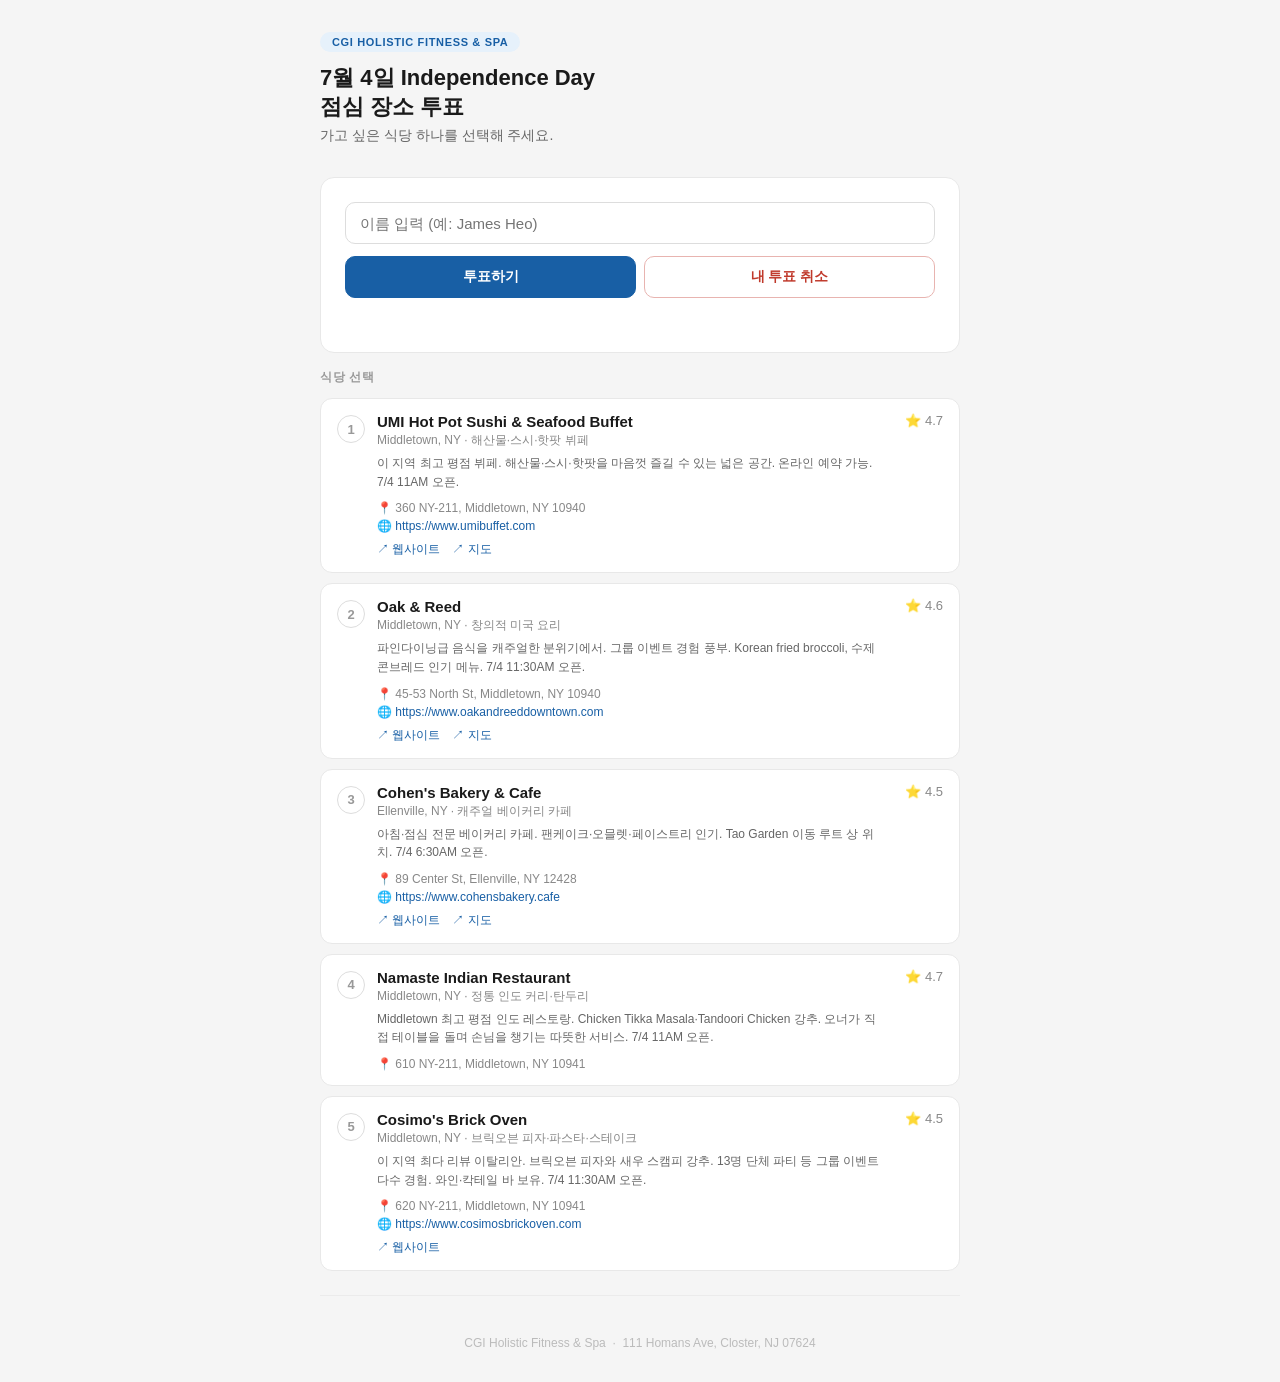
==== index.html @ 9b157db8 "Rename july4_vote_live.html to index.html" ====
<!DOCTYPE html>
<html lang="ko">
<head>
<meta charset="UTF-8">
<meta name="viewport" content="width=device-width, initial-scale=1.0">
<title>7월 4일 점심 장소 투표 — CGI Holistic Fitness & Spa</title>
<style>
  * { box-sizing: border-box; margin: 0; padding: 0; }
  body { font-family: -apple-system, BlinkMacSystemFont, 'Segoe UI', sans-serif; background: #f5f5f5; color: #1a1a1a; min-height: 100vh; padding: 2rem 1rem; }
  .wrap { max-width: 640px; margin: 0 auto; }
  .page-header { margin-bottom: 2rem; }
  .badge { display: inline-block; font-size: 11px; font-weight: 600; letter-spacing: 0.06em; text-transform: uppercase; color: #185FA5; background: #E6F1FB; border-radius: 99px; padding: 4px 12px; margin-bottom: 12px; }
  .page-header h1 { font-size: 22px; font-weight: 600; color: #1a1a1a; line-height: 1.3; margin-bottom: 6px; }
  .page-header p { font-size: 14px; color: #666; }
  .card { background: #fff; border-radius: 14px; border: 1px solid #e8e8e8; padding: 1.5rem; margin-bottom: 1rem; }
  .input-row { display: flex; gap: 8px; margin-bottom: 12px; }
  .input-row input { flex: 1; height: 42px; border: 1px solid #ddd; border-radius: 10px; padding: 0 14px; font-size: 15px; color: #1a1a1a; outline: none; transition: border-color 0.15s; }
  .input-row input:focus { border-color: #378ADD; }
  .btn-row { display: flex; gap: 8px; }
  .btn { flex: 1; height: 42px; border-radius: 10px; font-size: 14px; font-weight: 600; cursor: pointer; border: 1.5px solid; transition: opacity 0.15s, transform 0.1s; }
  .btn:active { transform: scale(0.98); }
  .btn:disabled { opacity: 0.5; cursor: not-allowed; }
  .btn-vote { background: #185FA5; color: #fff; border-color: #185FA5; }
  .btn-vote:hover:not(:disabled) { background: #0c447c; border-color: #0c447c; }
  .btn-cancel { background: #fff; color: #c0392b; border-color: #e8b4b0; }
  .btn-cancel:hover:not(:disabled) { background: #fff5f5; }
  .msg { font-size: 13px; min-height: 20px; margin-top: 10px; padding: 0 2px; display: flex; align-items: center; gap: 6px; }
  .msg.err { color: #c0392b; }
  .msg.ok { color: #1a7a4a; }
  .msg.loading { color: #888; }
  .spinner { width: 14px; height: 14px; border: 2px solid #ddd; border-top-color: #888; border-radius: 50%; animation: spin 0.7s linear infinite; flex-shrink: 0; }
  @keyframes spin { to { transform: rotate(360deg); } }
  .section-label { font-size: 12px; font-weight: 600; letter-spacing: 0.05em; text-transform: uppercase; color: #999; margin-bottom: 12px; }
  .option-card { border: 1.5px solid #e8e8e8; border-radius: 12px; padding: 14px 16px; cursor: pointer; background: #fff; transition: border-color 0.15s, background 0.1s; margin-bottom: 10px; }
  .option-card:hover { border-color: #b5d4f4; background: #fafcff; }
  .option-card.selected { border-color: #378ADD; background: #f0f7ff; }
  .option-top { display: flex; align-items: flex-start; gap: 12px; }
  .opt-num { width: 28px; height: 28px; border-radius: 50%; border: 1.5px solid #ddd; display: flex; align-items: center; justify-content: center; font-size: 13px; font-weight: 600; color: #999; flex-shrink: 0; margin-top: 2px; transition: all 0.15s; }
  .option-card.selected .opt-num { background: #378ADD; border-color: #378ADD; color: #fff; }
  .opt-body { flex: 1; }
  .opt-name { font-size: 15px; font-weight: 600; color: #1a1a1a; margin-bottom: 2px; }
  .opt-meta { font-size: 12px; color: #888; margin-bottom: 5px; }
  .opt-desc { font-size: 12px; color: #666; line-height: 1.55; }
  .opt-rating { font-size: 13px; color: #888; white-space: nowrap; margin-left: auto; padding-left: 8px; }
  .opt-detail { margin-top: 10px; margin-left: 40px; display: flex; flex-direction: column; gap: 4px; }
  .opt-addr { font-size: 12px; color: #888; user-select: text; }
  .opt-url-text { font-size: 12px; color: #185FA5; user-select: text; word-break: break-all; }
  .opt-links { display: flex; gap: 12px; margin-top: 4px; }
  .opt-links a { font-size: 12px; color: #185FA5; text-decoration: none; }
  .opt-links a:hover { text-decoration: underline; }
  .divider { border: none; border-top: 1px solid #ebebeb; margin: 1.5rem 0; }
  .results-wrap { display: none; }
  .result-row { margin-bottom: 18px; }
  .result-name { font-size: 13px; font-weight: 600; color: #1a1a1a; margin-bottom: 6px; }
  .bar-wrap { display: flex; align-items: center; gap: 10px; margin-bottom: 7px; }
  .bar-track { flex: 1; height: 8px; background: #f0f0f0; border-radius: 99px; overflow: hidden; }
  .bar-fill { height: 100%; background: #378ADD; border-radius: 99px; transition: width 0.5s ease; }
  .bar-count { font-size: 12px; color: #888; white-space: nowrap; min-width: 65px; text-align: right; }
  .voter-line { display: flex; flex-wrap: wrap; gap: 5px; min-height: 22px; }
  .voter-tag { font-size: 12px; color: #555; background: #f4f4f4; border: 1px solid #e8e8e8; border-radius: 99px; padding: 2px 10px; }
  .voter-none { font-size: 12px; color: #bbb; }
  .live-badge { display: inline-flex; align-items: center; gap: 5px; font-size: 11px; font-weight: 600; color: #1a7a4a; background: #eaf6ef; border-radius: 99px; padding: 3px 10px; margin-left: 8px; }
  .live-dot { width: 6px; height: 6px; border-radius: 50%; background: #1a7a4a; animation: pulse 1.5s infinite; }
  @keyframes pulse { 0%,100%{opacity:1} 50%{opacity:0.4} }
  .reset-btn { margin-top: 1.5rem; font-size: 12px; color: #bbb; background: none; border: none; cursor: pointer; text-decoration: underline; padding: 0; display: block; }
  .reset-btn:hover { color: #888; }
  .total-count { font-size: 13px; color: #888; margin-bottom: 1rem; }
  .footer { text-align: center; font-size: 12px; color: #bbb; margin-top: 2.5rem; }
  .last-updated { font-size: 11px; color: #bbb; text-align: right; margin-bottom: 12px; }
</style>
</head>
<body>
<div class="wrap">
  <div class="page-header">
    <div class="badge">CGI Holistic Fitness &amp; Spa</div>
    <h1>7월 4일 Independence Day<br>점심 장소 투표</h1>
    <p>가고 싶은 식당 하나를 선택해 주세요.</p>
  </div>

  <div class="card">
    <div class="input-row">
      <input type="text" id="voter-name" placeholder="이름 입력 (예: James Heo)" maxlength="30" />
    </div>
    <div class="btn-row">
      <button class="btn btn-vote" id="btn-vote" onclick="submitVote()">투표하기</button>
      <button class="btn btn-cancel" id="btn-cancel" onclick="cancelVote()">내 투표 취소</button>
    </div>
    <div class="msg" id="msg"></div>
  </div>

  <div class="section-label">식당 선택</div>
  <div id="options-list"></div>

  <div class="divider"></div>

  <div class="results-wrap" id="results-wrap">
    <div style="display:flex; align-items:center; margin-bottom:1rem;">
      <span class="section-label" style="margin-bottom:0">현재 투표 현황</span>
      <span class="live-badge"><span class="live-dot"></span> 실시간</span>
    </div>
    <div class="last-updated" id="last-updated"></div>
    <div class="total-count" id="total-count"></div>
    <div id="result-rows"></div>
    <button class="reset-btn" onclick="resetAll()">전체 초기화 (관리자용)</button>
  </div>

  <div class="footer">CGI Holistic Fitness &amp; Spa &nbsp;·&nbsp; 111 Homans Ave, Closter, NJ 07624</div>
</div>

<script>
const SCRIPT_URL = 'https://script.google.com/macros/s/AKfycbwZZuWn-kaLVBDRjRtcBCHiJyppAfL_Vgf5kyKx_-50pPYj8fOhulPrzwAFdGwWTCN-/exec';

const restaurants = [
  { id:1, name:"UMI Hot Pot Sushi & Seafood Buffet", meta:"Middletown, NY · 해산물·스시·핫팟 뷔페", desc:"이 지역 최고 평점 뷔페. 해산물·스시·핫팟을 마음껏 즐길 수 있는 넓은 공간. 온라인 예약 가능. 7/4 11AM 오픈.", rating:"⭐ 4.7", addr:"360 NY-211, Middletown, NY 10940", web:"https://www.umibuffet.com", map:"https://share.google/USGwP2v4HQDVCOhbl" },
  { id:2, name:"Oak & Reed", meta:"Middletown, NY · 창의적 미국 요리", desc:"파인다이닝급 음식을 캐주얼한 분위기에서. 그룹 이벤트 경험 풍부. Korean fried broccoli, 수제 콘브레드 인기 메뉴. 7/4 11:30AM 오픈.", rating:"⭐ 4.6", addr:"45-53 North St, Middletown, NY 10940", web:"https://www.oakandreeddowntown.com", map:"https://maps.app.goo.gl/yN2vmwnckq7AZhPn9" },
  { id:3, name:"Cohen's Bakery & Cafe", meta:"Ellenville, NY · 캐주얼 베이커리 카페", desc:"아침·점심 전문 베이커리 카페. 팬케이크·오믈렛·페이스트리 인기. Tao Garden 이동 루트 상 위치. 7/4 6:30AM 오픈.", rating:"⭐ 4.5", addr:"89 Center St, Ellenville, NY 12428", web:"https://www.cohensbakery.cafe", map:"https://share.google/wfKz0yDEvHpTOsjKd" },
  { id:4, name:"Namaste Indian Restaurant", meta:"Middletown, NY · 정통 인도 커리·탄두리", desc:"Middletown 최고 평점 인도 레스토랑. Chicken Tikka Masala·Tandoori Chicken 강추. 오너가 직접 테이블을 돌며 손님을 챙기는 따뜻한 서비스. 7/4 11AM 오픈.", rating:"⭐ 4.7", addr:"610 NY-211, Middletown, NY 10941", web:"", map:"" },
  { id:5, name:"Cosimo's Brick Oven", meta:"Middletown, NY · 브릭오븐 피자·파스타·스테이크", desc:"이 지역 최다 리뷰 이탈리안. 브릭오븐 피자와 새우 스캠피 강추. 13명 단체 파티 등 그룹 이벤트 다수 경험. 와인·칵테일 바 보유. 7/4 11:30AM 오픈.", rating:"⭐ 4.5", addr:"620 NY-211, Middletown, NY 10941", web:"https://www.cosimosbrickoven.com", map:"" },
];

let selected = null;
let pollInterval = null;

function setLoading(on) {
  document.getElementById('btn-vote').disabled = on;
  document.getElementById('btn-cancel').disabled = on;
}

function showMsg(text, type) {
  const el = document.getElementById('msg');
  if (type === 'loading') {
    el.innerHTML = `<div class="spinner"></div><span>${text}</span>`;
  } else {
    el.innerHTML = text;
  }
  el.className = 'msg' + (type && type !== 'loading' ? ' ' + type : (type === 'loading' ? ' loading' : ''));
}

function api(params) {
  const url = SCRIPT_URL + '?' + new URLSearchParams(params).toString();
  return fetch(url, { method: 'POST', body: JSON.stringify(params), headers: { 'Content-Type': 'text/plain' } })
    .then(r => r.json());
}

function renderOptions() {
  document.getElementById('options-list').innerHTML = restaurants.map(r => `
    <div class="option-card${selected===r.id?' selected':''}" onclick="selectOption(${r.id})">
      <div class="option-top">
        <div class="opt-num">${r.id}</div>
        <div class="opt-body">
          <div class="opt-name">${r.name}</div>
          <div class="opt-meta">${r.meta}</div>
          <div class="opt-desc">${r.desc}</div>
        </div>
        <div class="opt-rating">${r.rating}</div>
      </div>
      <div class="opt-detail">
        <div class="opt-addr">📍 ${r.addr}</div>
        ${r.web ? `<div class="opt-url-text">🌐 ${r.web}</div>` : ''}
        ${(r.web||r.map) ? `<div class="opt-links">
          ${r.web?`<a href="${r.web}" target="_blank">↗ 웹사이트</a>`:''}
          ${r.map?`<a href="${r.map}" target="_blank">↗ 지도</a>`:''}
        </div>` : ''}
      </div>
    </div>`).join('');
}

function selectOption(id) {
  selected = id;
  showMsg('', '');
  renderOptions();
}

async function submitVote() {
  const name = document.getElementById('voter-name').value.trim();
  if (!name) { showMsg('이름을 입력해 주세요.', 'err'); return; }
  if (!selected) { showMsg('식당을 선택해 주세요.', 'err'); return; }
  setLoading(true);
  showMsg('투표 중...', 'loading');
  try {
    const r = restaurants.find(r => r.id === selected);
    const res = await api({ action: 'vote', name, restaurantId: selected, restaurantName: r.name });
    if (res.status === 'ok') {
      showMsg(`${name}님 투표 완료!`, 'ok');
      document.getElementById('voter-name').value = '';
      selected = null;
      renderOptions();
      await loadResults();
    } else if (res.status === 'duplicate') {
      showMsg(`${name}님은 이미 투표하셨습니다. 취소 후 다시 투표해 주세요.`, 'err');
    } else {
      showMsg('오류가 발생했습니다. 다시 시도해 주세요.', 'err');
    }
  } catch(e) {
    showMsg('연결 오류. 다시 시도해 주세요.', 'err');
  }
  setLoading(false);
}

async function cancelVote() {
  const name = document.getElementById('voter-name').value.trim();
  if (!name) { showMsg('취소할 이름을 입력해 주세요.', 'err'); return; }
  setLoading(true);
  showMsg('취소 중...', 'loading');
  try {
    const res = await api({ action: 'cancel', name });
    if (res.status === 'cancelled') {
      showMsg(`${name}님의 투표가 취소되었습니다.`, 'ok');
      document.getElementById('voter-name').value = '';
      await loadResults();
    } else if (res.status === 'not_found') {
      showMsg(`${name}님의 투표 내역이 없습니다.`, 'err');
    } else {
      showMsg('오류가 발생했습니다.', 'err');
    }
  } catch(e) {
    showMsg('연결 오류. 다시 시도해 주세요.', 'err');
  }
  setLoading(false);
}

async function loadResults() {
  try {
    const res = await api({ action: 'getVotes' });
    if (res.status === 'ok') {
      renderResults(res.votes);
      const now = new Date();
      document.getElementById('last-updated').textContent = `마지막 업데이트: ${now.toLocaleTimeString('ko-KR')}`;
    }
  } catch(e) {}
}

function renderResults(votes) {
  const counts = {}, votersByOpt = {};
  restaurants.forEach(r => { counts[r.id] = 0; votersByOpt[r.id] = []; });
  votes.forEach(v => {
    counts[v.restaurantId] = (counts[v.restaurantId] || 0) + 1;
    if (!votersByOpt[v.restaurantId]) votersByOpt[v.restaurantId] = [];
    votersByOpt[v.restaurantId].push(v.name);
  });
  const total = votes.length;

  document.getElementById('total-count').textContent = `총 ${total}명 투표`;
  document.getElementById('result-rows').innerHTML = restaurants.map(r => {
    const pct = total ? Math.round(counts[r.id] / total * 100) : 0;
    const voterTags = votersByOpt[r.id] && votersByOpt[r.id].length
      ? votersByOpt[r.id].map(n => `<span class="voter-tag">${n}</span>`).join('')
      : `<span class="voter-none">없음</span>`;
    return `<div class="result-row">
      <div class="result-name">${r.id}. ${r.name}</div>
      <div class="bar-wrap">
        <div class="bar-track"><div class="bar-fill" style="width:${pct}%"></div></div>
        <div class="bar-count">${counts[r.id]}표 (${pct}%)</div>
      </div>
      <div class="voter-line">${voterTags}</div>
    </div>`;
  }).join('');

  document.getElementById('results-wrap').style.display = 'block';
}

async function resetAll() {
  if (!confirm('전체 투표를 초기화하시겠습니까?')) return;
  setLoading(true);
  try {
    await api({ action: 'reset' });
    await loadResults();
    showMsg('초기화 완료.', 'ok');
  } catch(e) {}
  setLoading(false);
}

renderOptions();
loadResults();
pollInterval = setInterval(loadResults, 10000);
</script>
</body>
</html>
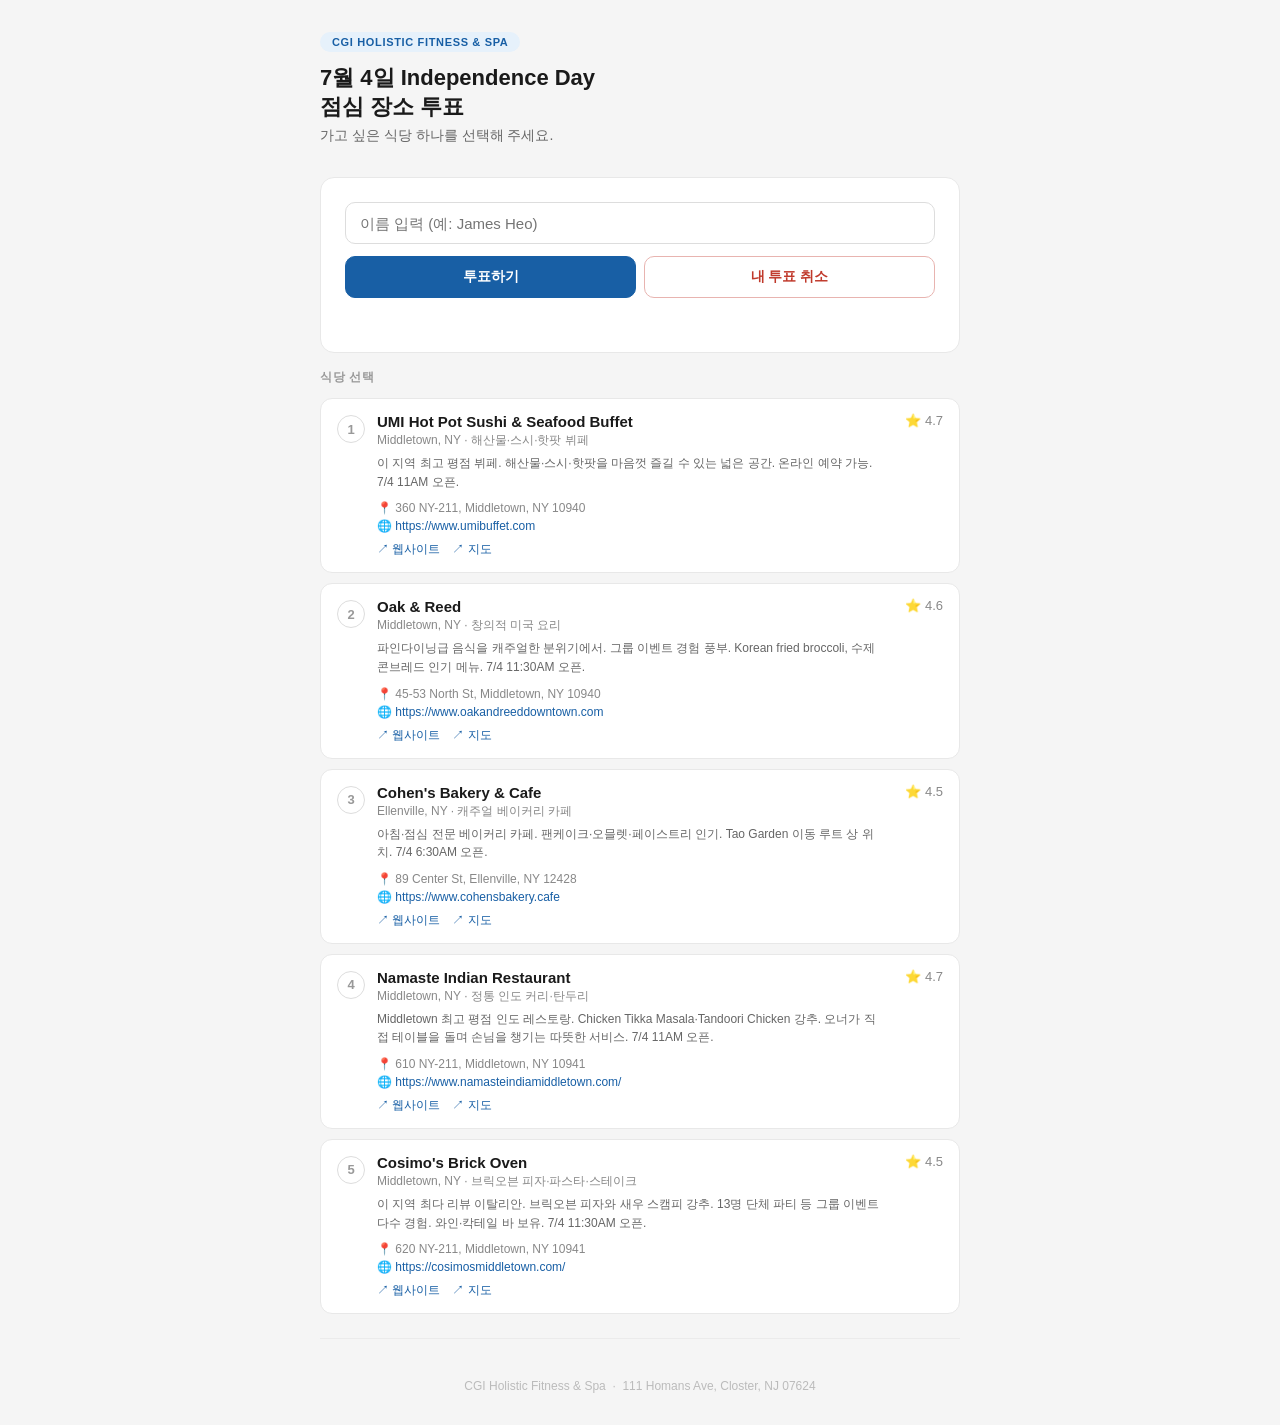
==== commit 36625de8: "Update index.html" ====
--- a/index.html
+++ b/index.html
@@ -114,8 +114,8 @@
   { id:1, name:"UMI Hot Pot Sushi & Seafood Buffet", meta:"Middletown, NY · 해산물·스시·핫팟 뷔페", desc:"이 지역 최고 평점 뷔페. 해산물·스시·핫팟을 마음껏 즐길 수 있는 넓은 공간. 온라인 예약 가능. 7/4 11AM 오픈.", rating:"⭐ 4.7", addr:"360 NY-211, Middletown, NY 10940", web:"https://www.umibuffet.com", map:"https://share.google/USGwP2v4HQDVCOhbl" },
   { id:2, name:"Oak & Reed", meta:"Middletown, NY · 창의적 미국 요리", desc:"파인다이닝급 음식을 캐주얼한 분위기에서. 그룹 이벤트 경험 풍부. Korean fried broccoli, 수제 콘브레드 인기 메뉴. 7/4 11:30AM 오픈.", rating:"⭐ 4.6", addr:"45-53 North St, Middletown, NY 10940", web:"https://www.oakandreeddowntown.com", map:"https://maps.app.goo.gl/yN2vmwnckq7AZhPn9" },
   { id:3, name:"Cohen's Bakery & Cafe", meta:"Ellenville, NY · 캐주얼 베이커리 카페", desc:"아침·점심 전문 베이커리 카페. 팬케이크·오믈렛·페이스트리 인기. Tao Garden 이동 루트 상 위치. 7/4 6:30AM 오픈.", rating:"⭐ 4.5", addr:"89 Center St, Ellenville, NY 12428", web:"https://www.cohensbakery.cafe", map:"https://share.google/wfKz0yDEvHpTOsjKd" },
-  { id:4, name:"Namaste Indian Restaurant", meta:"Middletown, NY · 정통 인도 커리·탄두리", desc:"Middletown 최고 평점 인도 레스토랑. Chicken Tikka Masala·Tandoori Chicken 강추. 오너가 직접 테이블을 돌며 손님을 챙기는 따뜻한 서비스. 7/4 11AM 오픈.", rating:"⭐ 4.7", addr:"610 NY-211, Middletown, NY 10941", web:"", map:"" },
-  { id:5, name:"Cosimo's Brick Oven", meta:"Middletown, NY · 브릭오븐 피자·파스타·스테이크", desc:"이 지역 최다 리뷰 이탈리안. 브릭오븐 피자와 새우 스캠피 강추. 13명 단체 파티 등 그룹 이벤트 다수 경험. 와인·칵테일 바 보유. 7/4 11:30AM 오픈.", rating:"⭐ 4.5", addr:"620 NY-211, Middletown, NY 10941", web:"https://www.cosimosbrickoven.com", map:"" },
+  { id:4, name:"Namaste Indian Restaurant", meta:"Middletown, NY · 정통 인도 커리·탄두리", desc:"Middletown 최고 평점 인도 레스토랑. Chicken Tikka Masala·Tandoori Chicken 강추. 오너가 직접 테이블을 돌며 손님을 챙기는 따뜻한 서비스. 7/4 11AM 오픈.", rating:"⭐ 4.7", addr:"610 NY-211, Middletown, NY 10941", web:"https://www.namasteindiamiddletown.com/", map:"https://maps.app.goo.gl/W2FLPRjBERKfwfxR8" },
+  { id:5, name:"Cosimo's Brick Oven", meta:"Middletown, NY · 브릭오븐 피자·파스타·스테이크", desc:"이 지역 최다 리뷰 이탈리안. 브릭오븐 피자와 새우 스캠피 강추. 13명 단체 파티 등 그룹 이벤트 다수 경험. 와인·칵테일 바 보유. 7/4 11:30AM 오픈.", rating:"⭐ 4.5", addr:"620 NY-211, Middletown, NY 10941", web:"https://cosimosmiddletown.com/", map:"https://maps.app.goo.gl/pLAhXU2bWJrL2wCJ7" },
 ];
 
 let selected = null;
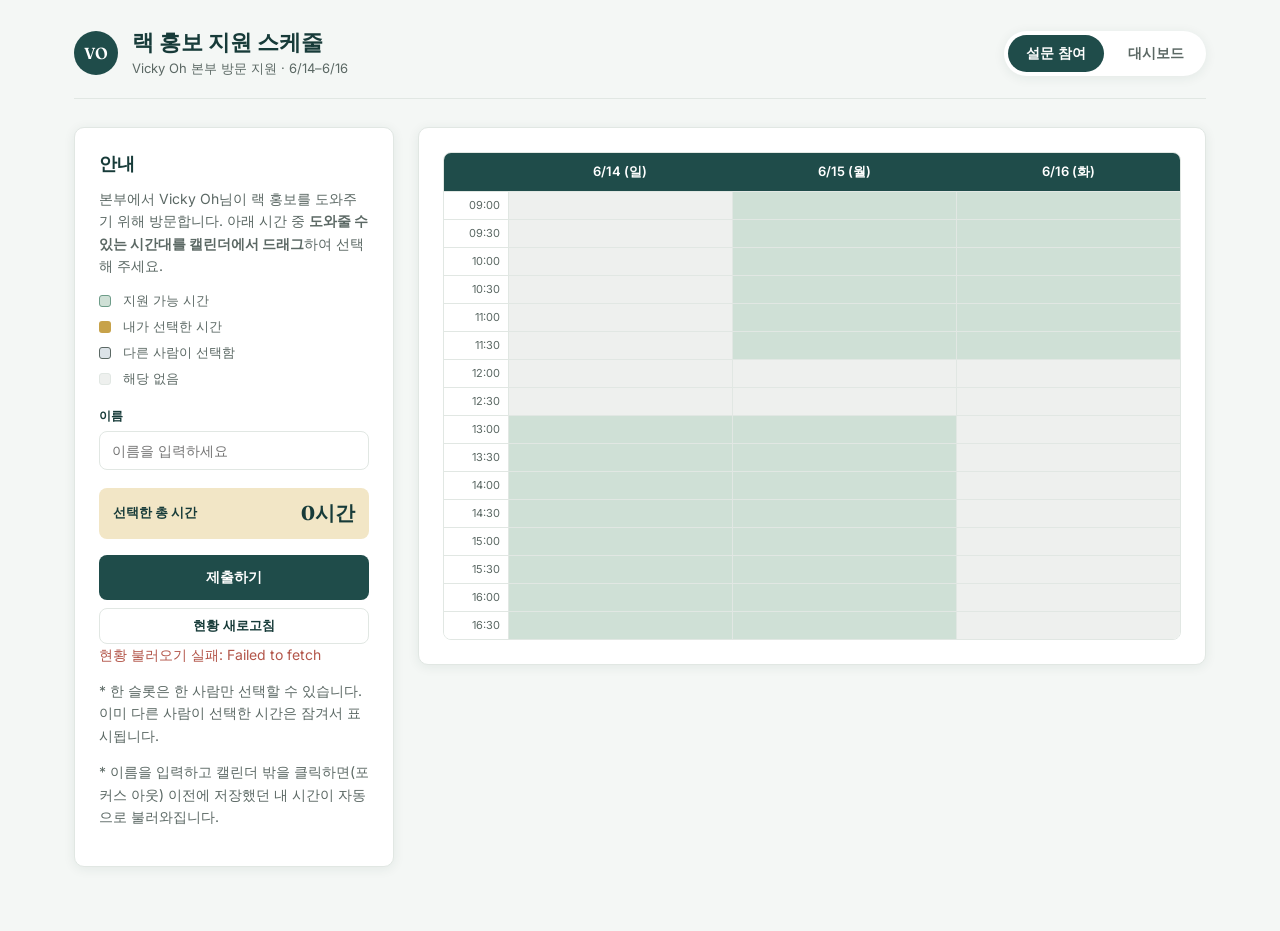
==== commit 692659f0: "Add files via upload" ====
--- a/index.html
+++ b/index.html
@@ -1,278 +1,87 @@
 <!DOCTYPE html>
 <html lang="ko">
 <head>
-<meta charset="UTF-8">
-<meta name="viewport" content="width=device-width, initial-scale=1.0">
-<title>7월 4일 점심 장소 투표 — CGI Holistic Fitness & Spa</title>
-<style>
-  * { box-sizing: border-box; margin: 0; padding: 0; }
-  body { font-family: -apple-system, BlinkMacSystemFont, 'Segoe UI', sans-serif; background: #f5f5f5; color: #1a1a1a; min-height: 100vh; padding: 2rem 1rem; }
-  .wrap { max-width: 640px; margin: 0 auto; }
-  .page-header { margin-bottom: 2rem; }
-  .badge { display: inline-block; font-size: 11px; font-weight: 600; letter-spacing: 0.06em; text-transform: uppercase; color: #185FA5; background: #E6F1FB; border-radius: 99px; padding: 4px 12px; margin-bottom: 12px; }
-  .page-header h1 { font-size: 22px; font-weight: 600; color: #1a1a1a; line-height: 1.3; margin-bottom: 6px; }
-  .page-header p { font-size: 14px; color: #666; }
-  .card { background: #fff; border-radius: 14px; border: 1px solid #e8e8e8; padding: 1.5rem; margin-bottom: 1rem; }
-  .input-row { display: flex; gap: 8px; margin-bottom: 12px; }
-  .input-row input { flex: 1; height: 42px; border: 1px solid #ddd; border-radius: 10px; padding: 0 14px; font-size: 15px; color: #1a1a1a; outline: none; transition: border-color 0.15s; }
-  .input-row input:focus { border-color: #378ADD; }
-  .btn-row { display: flex; gap: 8px; }
-  .btn { flex: 1; height: 42px; border-radius: 10px; font-size: 14px; font-weight: 600; cursor: pointer; border: 1.5px solid; transition: opacity 0.15s, transform 0.1s; }
-  .btn:active { transform: scale(0.98); }
-  .btn:disabled { opacity: 0.5; cursor: not-allowed; }
-  .btn-vote { background: #185FA5; color: #fff; border-color: #185FA5; }
-  .btn-vote:hover:not(:disabled) { background: #0c447c; border-color: #0c447c; }
-  .btn-cancel { background: #fff; color: #c0392b; border-color: #e8b4b0; }
-  .btn-cancel:hover:not(:disabled) { background: #fff5f5; }
-  .msg { font-size: 13px; min-height: 20px; margin-top: 10px; padding: 0 2px; display: flex; align-items: center; gap: 6px; }
-  .msg.err { color: #c0392b; }
-  .msg.ok { color: #1a7a4a; }
-  .msg.loading { color: #888; }
-  .spinner { width: 14px; height: 14px; border: 2px solid #ddd; border-top-color: #888; border-radius: 50%; animation: spin 0.7s linear infinite; flex-shrink: 0; }
-  @keyframes spin { to { transform: rotate(360deg); } }
-  .section-label { font-size: 12px; font-weight: 600; letter-spacing: 0.05em; text-transform: uppercase; color: #999; margin-bottom: 12px; }
-  .option-card { border: 1.5px solid #e8e8e8; border-radius: 12px; padding: 14px 16px; cursor: pointer; background: #fff; transition: border-color 0.15s, background 0.1s; margin-bottom: 10px; }
-  .option-card:hover { border-color: #b5d4f4; background: #fafcff; }
-  .option-card.selected { border-color: #378ADD; background: #f0f7ff; }
-  .option-top { display: flex; align-items: flex-start; gap: 12px; }
-  .opt-num { width: 28px; height: 28px; border-radius: 50%; border: 1.5px solid #ddd; display: flex; align-items: center; justify-content: center; font-size: 13px; font-weight: 600; color: #999; flex-shrink: 0; margin-top: 2px; transition: all 0.15s; }
-  .option-card.selected .opt-num { background: #378ADD; border-color: #378ADD; color: #fff; }
-  .opt-body { flex: 1; }
-  .opt-name { font-size: 15px; font-weight: 600; color: #1a1a1a; margin-bottom: 2px; }
-  .opt-meta { font-size: 12px; color: #888; margin-bottom: 5px; }
-  .opt-desc { font-size: 12px; color: #666; line-height: 1.55; }
-  .opt-rating { font-size: 13px; color: #888; white-space: nowrap; margin-left: auto; padding-left: 8px; }
-  .opt-detail { margin-top: 10px; margin-left: 40px; display: flex; flex-direction: column; gap: 4px; }
-  .opt-addr { font-size: 12px; color: #888; user-select: text; }
-  .opt-url-text { font-size: 12px; color: #185FA5; user-select: text; word-break: break-all; }
-  .opt-links { display: flex; gap: 12px; margin-top: 4px; }
-  .opt-links a { font-size: 12px; color: #185FA5; text-decoration: none; }
-  .opt-links a:hover { text-decoration: underline; }
-  .divider { border: none; border-top: 1px solid #ebebeb; margin: 1.5rem 0; }
-  .results-wrap { display: none; }
-  .result-row { margin-bottom: 18px; }
-  .result-name { font-size: 13px; font-weight: 600; color: #1a1a1a; margin-bottom: 6px; }
-  .bar-wrap { display: flex; align-items: center; gap: 10px; margin-bottom: 7px; }
-  .bar-track { flex: 1; height: 8px; background: #f0f0f0; border-radius: 99px; overflow: hidden; }
-  .bar-fill { height: 100%; background: #378ADD; border-radius: 99px; transition: width 0.5s ease; }
-  .bar-count { font-size: 12px; color: #888; white-space: nowrap; min-width: 65px; text-align: right; }
-  .voter-line { display: flex; flex-wrap: wrap; gap: 5px; min-height: 22px; }
-  .voter-tag { font-size: 12px; color: #555; background: #f4f4f4; border: 1px solid #e8e8e8; border-radius: 99px; padding: 2px 10px; }
-  .voter-none { font-size: 12px; color: #bbb; }
-  .live-badge { display: inline-flex; align-items: center; gap: 5px; font-size: 11px; font-weight: 600; color: #1a7a4a; background: #eaf6ef; border-radius: 99px; padding: 3px 10px; margin-left: 8px; }
-  .live-dot { width: 6px; height: 6px; border-radius: 50%; background: #1a7a4a; animation: pulse 1.5s infinite; }
-  @keyframes pulse { 0%,100%{opacity:1} 50%{opacity:0.4} }
-  .reset-btn { margin-top: 1.5rem; font-size: 12px; color: #bbb; background: none; border: none; cursor: pointer; text-decoration: underline; padding: 0; display: block; }
-  .reset-btn:hover { color: #888; }
-  .total-count { font-size: 13px; color: #888; margin-bottom: 1rem; }
-  .footer { text-align: center; font-size: 12px; color: #bbb; margin-top: 2.5rem; }
-  .last-updated { font-size: 11px; color: #bbb; text-align: right; margin-bottom: 12px; }
-</style>
+<meta charset="UTF-8" />
+<meta name="viewport" content="width=device-width, initial-scale=1.0" />
+<title>Vicky Oh 랙 홍보 지원 스케줄</title>
+<link rel="preconnect" href="https://fonts.googleapis.com">
+<link href="https://fonts.googleapis.com/css2?family=Fraunces:opsz,wght@9..144,500;9..144,600&family=Inter:wght@400;500;600;700&display=swap" rel="stylesheet">
+<link rel="stylesheet" href="style.css" />
 </head>
 <body>
-<div class="wrap">
-  <div class="page-header">
-    <div class="badge">CGI Holistic Fitness &amp; Spa</div>
-    <h1>7월 4일 Independence Day<br>점심 장소 투표</h1>
-    <p>가고 싶은 식당 하나를 선택해 주세요.</p>
+  <div class="page">
+    <header class="topbar">
+      <div class="brand">
+        <span class="brand-mark">VO</span>
+        <div class="brand-text">
+          <h1>랙 홍보 지원 스케줄</h1>
+          <p>Vicky Oh 본부 방문 지원 &middot; 6/14&ndash;6/16</p>
+        </div>
+      </div>
+      <nav class="tabs">
+        <button class="tab-btn active" data-tab="survey">설문 참여</button>
+        <button class="tab-btn" data-tab="dashboard">대시보드</button>
+      </nav>
+    </header>
+
+    <main>
+      <!-- ===== SURVEY TAB ===== -->
+      <section id="survey" class="tab-panel active">
+        <div class="panel-grid">
+          <div class="card intro-card">
+            <h2>안내</h2>
+            <p>본부에서 Vicky Oh님이 랙 홍보를 도와주기 위해 방문합니다. 아래 시간 중 <strong>도와줄 수 있는 시간대를 캘린더에서 드래그</strong>하여 선택해 주세요.</p>
+            <ul class="legend">
+              <li><span class="dot available"></span> 지원 가능 시간</li>
+              <li><span class="dot selected"></span> 내가 선택한 시간</li>
+              <li><span class="dot taken"></span> 다른 사람이 선택함</li>
+              <li><span class="dot unavailable"></span> 해당 없음</li>
+            </ul>
+            <div class="field">
+              <label for="nameInput">이름</label>
+              <input id="nameInput" type="text" placeholder="이름을 입력하세요" autocomplete="off" />
+            </div>
+            <div class="summary-box">
+              <span class="summary-label">선택한 총 시간</span>
+              <span id="totalHours" class="summary-value">0시간</span>
+            </div>
+            <button id="submitBtn" class="primary-btn">제출하기</button>
+            <button id="surveyRefreshBtn" class="ghost-btn" style="width:100%;margin-top:8px;">현황 새로고침</button>
+            <p id="statusMsg" class="status-msg"></p>
+            <p class="hint">* 한 슬롯은 한 사람만 선택할 수 있습니다. 이미 다른 사람이 선택한 시간은 잠겨서 표시됩니다.</p>
+            <p class="hint">* 이름을 입력하고 캘린더 밖을 클릭하면(포커스 아웃) 이전에 저장했던 내 시간이 자동으로 불러와집니다.</p>
+          </div>
+
+          <div class="card calendar-card">
+            <div id="calendarGrid" class="calendar"></div>
+          </div>
+        </div>
+      </section>
+
+      <!-- ===== DASHBOARD TAB ===== -->
+      <section id="dashboard" class="tab-panel">
+        <div class="dash-toolbar">
+          <button id="refreshBtn" class="ghost-btn">새로고침</button>
+          <span id="lastUpdated" class="muted"></span>
+        </div>
+        <div class="panel-grid">
+          <div class="card">
+            <h2>시간대별 예약 현황</h2>
+            <div id="heatmap" class="calendar heatmap"></div>
+          </div>
+          <div class="card">
+            <h2>인원별 누적 시간</h2>
+            <table class="people-table">
+              <thead><tr><th>이름</th><th>총 시간</th></tr></thead>
+              <tbody id="peopleTableBody"></tbody>
+            </table>
+          </div>
+        </div>
+      </section>
+    </main>
   </div>
 
-  <div class="card">
-    <div class="input-row">
-      <input type="text" id="voter-name" placeholder="이름 입력 (예: James Heo)" maxlength="30" />
-    </div>
-    <div class="btn-row">
-      <button class="btn btn-vote" id="btn-vote" onclick="submitVote()">투표하기</button>
-      <button class="btn btn-cancel" id="btn-cancel" onclick="cancelVote()">내 투표 취소</button>
-    </div>
-    <div class="msg" id="msg"></div>
-  </div>
-
-  <div class="section-label">식당 선택</div>
-  <div id="options-list"></div>
-
-  <div class="divider"></div>
-
-  <div class="results-wrap" id="results-wrap">
-    <div style="display:flex; align-items:center; margin-bottom:1rem;">
-      <span class="section-label" style="margin-bottom:0">현재 투표 현황</span>
-      <span class="live-badge"><span class="live-dot"></span> 실시간</span>
-    </div>
-    <div class="last-updated" id="last-updated"></div>
-    <div class="total-count" id="total-count"></div>
-    <div id="result-rows"></div>
-    <button class="reset-btn" onclick="resetAll()">전체 초기화 (관리자용)</button>
-  </div>
-
-  <div class="footer">CGI Holistic Fitness &amp; Spa &nbsp;·&nbsp; 111 Homans Ave, Closter, NJ 07624</div>
-</div>
-
-<script>
-const SCRIPT_URL = 'https://script.google.com/macros/s/AKfycbwZZuWn-kaLVBDRjRtcBCHiJyppAfL_Vgf5kyKx_-50pPYj8fOhulPrzwAFdGwWTCN-/exec';
-
-const restaurants = [
-  { id:1, name:"UMI Hot Pot Sushi & Seafood Buffet", meta:"Middletown, NY · 해산물·스시·핫팟 뷔페", desc:"이 지역 최고 평점 뷔페. 해산물·스시·핫팟을 마음껏 즐길 수 있는 넓은 공간. 온라인 예약 가능. 7/4 11AM 오픈.", rating:"⭐ 4.7", addr:"360 NY-211, Middletown, NY 10940", web:"https://www.umibuffet.com", map:"https://share.google/USGwP2v4HQDVCOhbl" },
-  { id:2, name:"Oak & Reed", meta:"Middletown, NY · 창의적 미국 요리", desc:"파인다이닝급 음식을 캐주얼한 분위기에서. 그룹 이벤트 경험 풍부. Korean fried broccoli, 수제 콘브레드 인기 메뉴. 7/4 11:30AM 오픈.", rating:"⭐ 4.6", addr:"45-53 North St, Middletown, NY 10940", web:"https://www.oakandreeddowntown.com", map:"https://maps.app.goo.gl/yN2vmwnckq7AZhPn9" },
-  { id:3, name:"Cohen's Bakery & Cafe", meta:"Ellenville, NY · 캐주얼 베이커리 카페", desc:"아침·점심 전문 베이커리 카페. 팬케이크·오믈렛·페이스트리 인기. Tao Garden 이동 루트 상 위치. 7/4 6:30AM 오픈.", rating:"⭐ 4.5", addr:"89 Center St, Ellenville, NY 12428", web:"https://www.cohensbakery.cafe", map:"https://share.google/wfKz0yDEvHpTOsjKd" },
-  { id:4, name:"Namaste Indian Restaurant", meta:"Middletown, NY · 정통 인도 커리·탄두리", desc:"Middletown 최고 평점 인도 레스토랑. Chicken Tikka Masala·Tandoori Chicken 강추. 오너가 직접 테이블을 돌며 손님을 챙기는 따뜻한 서비스. 7/4 11AM 오픈.", rating:"⭐ 4.7", addr:"610 NY-211, Middletown, NY 10941", web:"https://www.namasteindiamiddletown.com/", map:"https://maps.app.goo.gl/W2FLPRjBERKfwfxR8" },
-  { id:5, name:"Cosimo's Brick Oven", meta:"Middletown, NY · 브릭오븐 피자·파스타·스테이크", desc:"이 지역 최다 리뷰 이탈리안. 브릭오븐 피자와 새우 스캠피 강추. 13명 단체 파티 등 그룹 이벤트 다수 경험. 와인·칵테일 바 보유. 7/4 11:30AM 오픈.", rating:"⭐ 4.5", addr:"620 NY-211, Middletown, NY 10941", web:"https://cosimosmiddletown.com/", map:"https://maps.app.goo.gl/pLAhXU2bWJrL2wCJ7" },
-];
-
-let selected = null;
-let pollInterval = null;
-
-function setLoading(on) {
-  document.getElementById('btn-vote').disabled = on;
-  document.getElementById('btn-cancel').disabled = on;
-}
-
-function showMsg(text, type) {
-  const el = document.getElementById('msg');
-  if (type === 'loading') {
-    el.innerHTML = `<div class="spinner"></div><span>${text}</span>`;
-  } else {
-    el.innerHTML = text;
-  }
-  el.className = 'msg' + (type && type !== 'loading' ? ' ' + type : (type === 'loading' ? ' loading' : ''));
-}
-
-function api(params) {
-  const url = SCRIPT_URL + '?' + new URLSearchParams(params).toString();
-  return fetch(url, { method: 'POST', body: JSON.stringify(params), headers: { 'Content-Type': 'text/plain' } })
-    .then(r => r.json());
-}
-
-function renderOptions() {
-  document.getElementById('options-list').innerHTML = restaurants.map(r => `
-    <div class="option-card${selected===r.id?' selected':''}" onclick="selectOption(${r.id})">
-      <div class="option-top">
-        <div class="opt-num">${r.id}</div>
-        <div class="opt-body">
-          <div class="opt-name">${r.name}</div>
-          <div class="opt-meta">${r.meta}</div>
-          <div class="opt-desc">${r.desc}</div>
-        </div>
-        <div class="opt-rating">${r.rating}</div>
-      </div>
-      <div class="opt-detail">
-        <div class="opt-addr">📍 ${r.addr}</div>
-        ${r.web ? `<div class="opt-url-text">🌐 ${r.web}</div>` : ''}
-        ${(r.web||r.map) ? `<div class="opt-links">
-          ${r.web?`<a href="${r.web}" target="_blank">↗ 웹사이트</a>`:''}
-          ${r.map?`<a href="${r.map}" target="_blank">↗ 지도</a>`:''}
-        </div>` : ''}
-      </div>
-    </div>`).join('');
-}
-
-function selectOption(id) {
-  selected = id;
-  showMsg('', '');
-  renderOptions();
-}
-
-async function submitVote() {
-  const name = document.getElementById('voter-name').value.trim();
-  if (!name) { showMsg('이름을 입력해 주세요.', 'err'); return; }
-  if (!selected) { showMsg('식당을 선택해 주세요.', 'err'); return; }
-  setLoading(true);
-  showMsg('투표 중...', 'loading');
-  try {
-    const r = restaurants.find(r => r.id === selected);
-    const res = await api({ action: 'vote', name, restaurantId: selected, restaurantName: r.name });
-    if (res.status === 'ok') {
-      showMsg(`${name}님 투표 완료!`, 'ok');
-      document.getElementById('voter-name').value = '';
-      selected = null;
-      renderOptions();
-      await loadResults();
-    } else if (res.status === 'duplicate') {
-      showMsg(`${name}님은 이미 투표하셨습니다. 취소 후 다시 투표해 주세요.`, 'err');
-    } else {
-      showMsg('오류가 발생했습니다. 다시 시도해 주세요.', 'err');
-    }
-  } catch(e) {
-    showMsg('연결 오류. 다시 시도해 주세요.', 'err');
-  }
-  setLoading(false);
-}
-
-async function cancelVote() {
-  const name = document.getElementById('voter-name').value.trim();
-  if (!name) { showMsg('취소할 이름을 입력해 주세요.', 'err'); return; }
-  setLoading(true);
-  showMsg('취소 중...', 'loading');
-  try {
-    const res = await api({ action: 'cancel', name });
-    if (res.status === 'cancelled') {
-      showMsg(`${name}님의 투표가 취소되었습니다.`, 'ok');
-      document.getElementById('voter-name').value = '';
-      await loadResults();
-    } else if (res.status === 'not_found') {
-      showMsg(`${name}님의 투표 내역이 없습니다.`, 'err');
-    } else {
-      showMsg('오류가 발생했습니다.', 'err');
-    }
-  } catch(e) {
-    showMsg('연결 오류. 다시 시도해 주세요.', 'err');
-  }
-  setLoading(false);
-}
-
-async function loadResults() {
-  try {
-    const res = await api({ action: 'getVotes' });
-    if (res.status === 'ok') {
-      renderResults(res.votes);
-      const now = new Date();
-      document.getElementById('last-updated').textContent = `마지막 업데이트: ${now.toLocaleTimeString('ko-KR')}`;
-    }
-  } catch(e) {}
-}
-
-function renderResults(votes) {
-  const counts = {}, votersByOpt = {};
-  restaurants.forEach(r => { counts[r.id] = 0; votersByOpt[r.id] = []; });
-  votes.forEach(v => {
-    counts[v.restaurantId] = (counts[v.restaurantId] || 0) + 1;
-    if (!votersByOpt[v.restaurantId]) votersByOpt[v.restaurantId] = [];
-    votersByOpt[v.restaurantId].push(v.name);
-  });
-  const total = votes.length;
-
-  document.getElementById('total-count').textContent = `총 ${total}명 투표`;
-  document.getElementById('result-rows').innerHTML = restaurants.map(r => {
-    const pct = total ? Math.round(counts[r.id] / total * 100) : 0;
-    const voterTags = votersByOpt[r.id] && votersByOpt[r.id].length
-      ? votersByOpt[r.id].map(n => `<span class="voter-tag">${n}</span>`).join('')
-      : `<span class="voter-none">없음</span>`;
-    return `<div class="result-row">
-      <div class="result-name">${r.id}. ${r.name}</div>
-      <div class="bar-wrap">
-        <div class="bar-track"><div class="bar-fill" style="width:${pct}%"></div></div>
-        <div class="bar-count">${counts[r.id]}표 (${pct}%)</div>
-      </div>
-      <div class="voter-line">${voterTags}</div>
-    </div>`;
-  }).join('');
-
-  document.getElementById('results-wrap').style.display = 'block';
-}
-
-async function resetAll() {
-  if (!confirm('전체 투표를 초기화하시겠습니까?')) return;
-  setLoading(true);
-  try {
-    await api({ action: 'reset' });
-    await loadResults();
-    showMsg('초기화 완료.', 'ok');
-  } catch(e) {}
-  setLoading(false);
-}
-
-renderOptions();
-loadResults();
-pollInterval = setInterval(loadResults, 10000);
-</script>
+  <script src="config.js"></script>
+  <script src="app.js"></script>
 </body>
 </html>
--- a/style.css
+++ b/style.css
@@ -0,0 +1,161 @@
+:root{
+  --teal-900:#173B39;
+  --teal-700:#1F4C4A;
+  --sage-500:#6E9C89;
+  --sage-200:#CFE0D6;
+  --gold-500:#C7A24A;
+  --gold-100:#F2E6C6;
+  --mint-50:#F4F7F5;
+  --paper:#FFFFFF;
+  --ink:#1B2421;
+  --ink-soft:#5B6864;
+  --line:#E1E7E3;
+  --unavailable:#EEF0EE;
+  --danger:#B3564A;
+  --radius:10px;
+  --shadow:0 2px 12px rgba(23,59,57,0.08);
+}
+
+*{box-sizing:border-box;}
+html,body{margin:0;padding:0;}
+body{
+  background:var(--mint-50);
+  color:var(--ink);
+  font-family:'Inter',system-ui,sans-serif;
+  -webkit-font-smoothing:antialiased;
+}
+h1,h2{font-family:'Fraunces',serif;margin:0;}
+
+.page{max-width:1180px;margin:0 auto;padding:0 24px 64px;}
+
+.topbar{
+  display:flex;justify-content:space-between;align-items:center;
+  padding:28px 0 20px;flex-wrap:wrap;gap:16px;
+  border-bottom:1px solid var(--line);
+}
+.brand{display:flex;align-items:center;gap:14px;}
+.brand-mark{
+  width:44px;height:44px;border-radius:50%;
+  background:var(--teal-700);color:#fff;
+  display:flex;align-items:center;justify-content:center;
+  font-family:'Fraunces',serif;font-weight:600;font-size:16px;
+  letter-spacing:0.5px;
+}
+.brand-text h1{font-size:22px;color:var(--teal-900);font-weight:600;}
+.brand-text p{margin:2px 0 0;color:var(--ink-soft);font-size:13px;}
+
+.tabs{display:flex;gap:6px;background:var(--paper);padding:4px;border-radius:999px;box-shadow:var(--shadow);}
+.tab-btn{
+  border:none;background:transparent;padding:9px 18px;border-radius:999px;
+  font-size:14px;font-weight:600;color:var(--ink-soft);cursor:pointer;
+  font-family:'Inter',sans-serif;transition:.15s;
+}
+.tab-btn.active{background:var(--teal-700);color:#fff;}
+
+main{padding-top:28px;}
+.tab-panel{display:none;}
+.tab-panel.active{display:block;}
+
+.panel-grid{display:grid;grid-template-columns:320px 1fr;gap:24px;align-items:start;}
+@media (max-width:860px){.panel-grid{grid-template-columns:1fr;}}
+
+.card{
+  background:var(--paper);border-radius:var(--radius);
+  padding:24px;box-shadow:var(--shadow);border:1px solid var(--line);
+}
+.card h2{font-size:18px;color:var(--teal-900);margin-bottom:12px;}
+
+.intro-card p{font-size:14px;line-height:1.6;color:var(--ink-soft);margin:0 0 14px;}
+.legend{list-style:none;padding:0;margin:0 0 20px;display:flex;flex-direction:column;gap:8px;font-size:13px;color:var(--ink-soft);}
+.legend .dot{width:12px;height:12px;border-radius:3px;display:inline-block;margin-right:8px;vertical-align:middle;}
+.dot.available{background:var(--sage-200);border:1px solid var(--sage-500);}
+.dot.selected{background:var(--gold-500);}
+.dot.unavailable{background:var(--unavailable);border:1px solid var(--line);}
+
+.field{margin-bottom:18px;}
+.field label{display:block;font-size:12px;font-weight:600;color:var(--teal-900);margin-bottom:6px;text-transform:uppercase;letter-spacing:.04em;}
+.field input{
+  width:100%;padding:10px 12px;border:1px solid var(--line);border-radius:8px;
+  font-size:14px;font-family:'Inter',sans-serif;
+}
+.field input:focus{outline:2px solid var(--sage-500);outline-offset:1px;}
+
+.summary-box{
+  display:flex;justify-content:space-between;align-items:center;
+  background:var(--gold-100);border-radius:8px;padding:12px 14px;margin-bottom:16px;
+}
+.summary-label{font-size:13px;color:var(--teal-900);font-weight:600;}
+.summary-value{font-size:20px;font-weight:700;color:var(--teal-900);font-family:'Fraunces',serif;}
+
+.primary-btn{
+  width:100%;background:var(--teal-700);color:#fff;border:none;border-radius:8px;
+  padding:13px;font-size:14px;font-weight:700;cursor:pointer;font-family:'Inter',sans-serif;
+}
+.primary-btn:hover{background:var(--teal-900);}
+.primary-btn:disabled{background:var(--ink-soft);cursor:not-allowed;}
+
+.ghost-btn{
+  background:transparent;border:1px solid var(--line);border-radius:8px;
+  padding:8px 14px;font-size:13px;font-weight:600;color:var(--teal-900);cursor:pointer;
+}
+.ghost-btn:hover{border-color:var(--sage-500);}
+
+.status-msg{min-height:18px;font-size:13px;margin:8px 0 0;}
+.status-msg.ok{color:var(--sage-500);}
+.status-msg.err{color:var(--danger);}
+.hint{font-size:11.5px;color:var(--ink-soft);margin-top:14px !important;}
+
+/* Calendar grid */
+.calendar-card{overflow-x:auto;}
+.calendar{
+  display:grid;
+  user-select:none;
+  border:1px solid var(--line);
+  border-radius:8px;
+  overflow:hidden;
+  min-width:520px;
+}
+.cal-head{
+  background:var(--teal-700);color:#fff;font-size:13px;font-weight:600;
+  padding:10px 6px;text-align:center;position:sticky;top:0;
+}
+.cal-time{
+  font-size:11px;color:var(--ink-soft);padding:6px 8px;text-align:right;
+  border-top:1px solid var(--line);background:var(--paper);
+}
+.cal-cell{
+  border-top:1px solid var(--line);border-left:1px solid var(--line);
+  height:28px;position:relative;cursor:pointer;background:var(--sage-200);
+  transition:background .08s;
+  display:flex;align-items:center;justify-content:center;
+  font-size:10.5px;font-weight:600;color:var(--teal-900);
+  overflow:hidden;white-space:nowrap;text-overflow:ellipsis;padding:0 3px;
+}
+.cal-cell.unavailable{background:var(--unavailable);cursor:not-allowed;}
+.cal-cell.selected{background:var(--gold-500);color:var(--teal-900);cursor:pointer;}
+.cal-cell.taken{background:#DCE3E8;color:var(--ink-soft);cursor:not-allowed;font-weight:600;}
+.cal-cell.dragging{background:#DDBB63;}
+.cal-cell:hover:not(.unavailable):not(.taken){filter:brightness(0.96);}
+
+.dot.taken{background:#DCE3E8;border:1px solid var(--ink-soft);}
+
+.heatmap .cal-cell{cursor:default;}
+.heatmap .cal-cell.selected{background:var(--sage-200);} /* 대시보드에서는 사용 안 함 */
+
+.dash-toolbar{display:flex;align-items:center;gap:12px;margin-bottom:16px;}
+.muted{font-size:12px;color:var(--ink-soft);}
+
+.people-table{width:100%;border-collapse:collapse;font-size:14px;}
+.people-table th{
+  text-align:left;font-size:12px;text-transform:uppercase;letter-spacing:.04em;
+  color:var(--ink-soft);border-bottom:1px solid var(--line);padding:8px 6px;
+}
+.people-table td{padding:9px 6px;border-bottom:1px solid var(--line);}
+.people-table td:last-child{font-weight:700;color:var(--teal-900);}
+
+.cell-tooltip{
+  position:fixed;pointer-events:none;background:var(--teal-900);color:#fff;
+  font-size:12px;padding:6px 10px;border-radius:6px;z-index:50;
+  opacity:0;transform:translateY(4px);transition:opacity .1s;max-width:220px;
+}
+.cell-tooltip.show{opacity:1;}
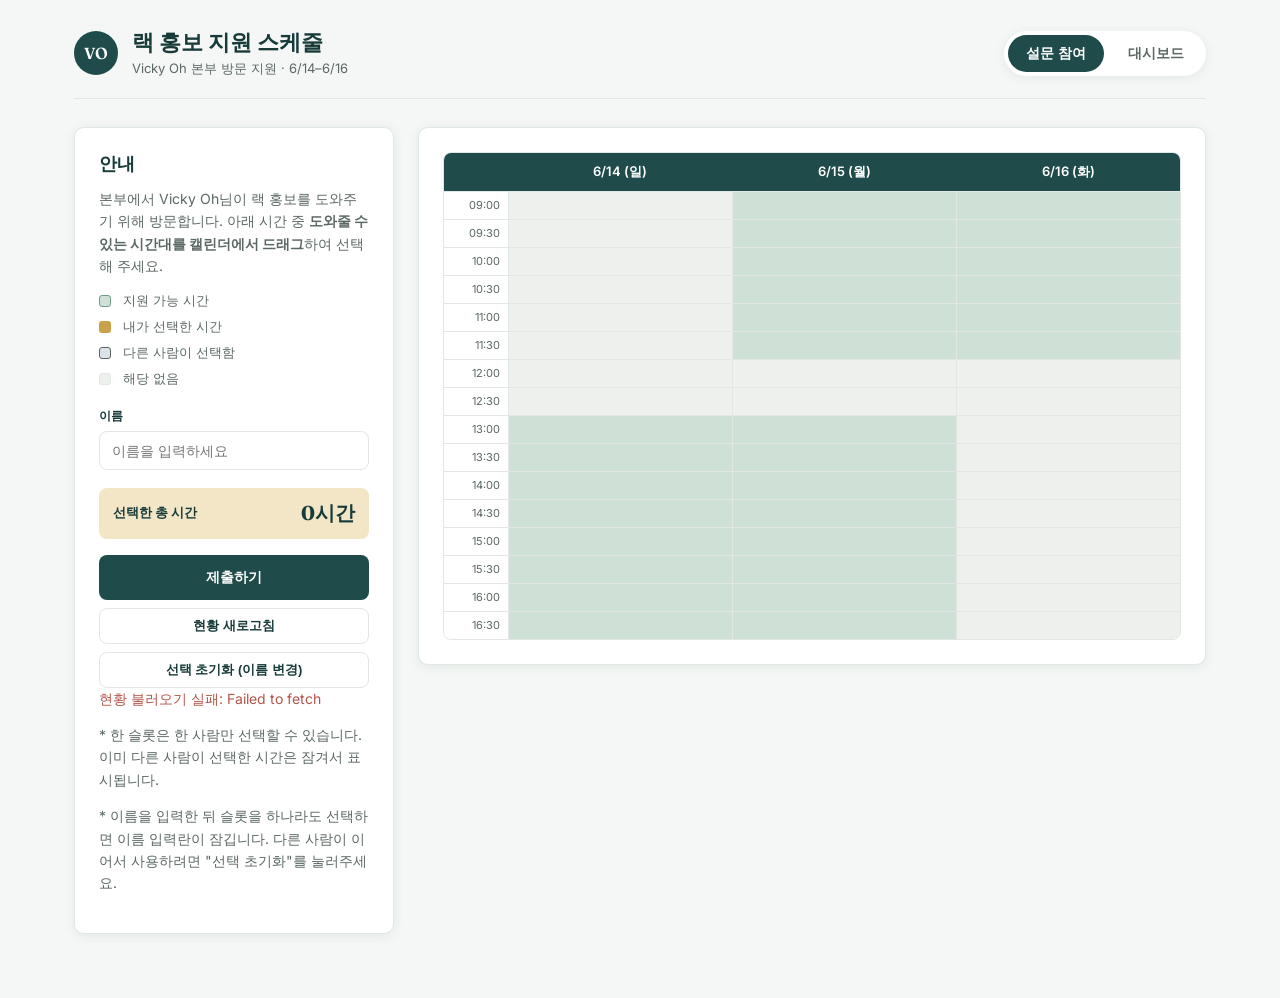
==== commit aa69268c: "Add files via upload" ====
--- a/index.html
+++ b/index.html
@@ -47,9 +47,10 @@
             </div>
             <button id="submitBtn" class="primary-btn">제출하기</button>
             <button id="surveyRefreshBtn" class="ghost-btn" style="width:100%;margin-top:8px;">현황 새로고침</button>
+            <button id="clearSelectionBtn" class="ghost-btn" style="width:100%;margin-top:8px;">선택 초기화 (이름 변경)</button>
             <p id="statusMsg" class="status-msg"></p>
             <p class="hint">* 한 슬롯은 한 사람만 선택할 수 있습니다. 이미 다른 사람이 선택한 시간은 잠겨서 표시됩니다.</p>
-            <p class="hint">* 이름을 입력하고 캘린더 밖을 클릭하면(포커스 아웃) 이전에 저장했던 내 시간이 자동으로 불러와집니다.</p>
+            <p class="hint">* 이름을 입력한 뒤 슬롯을 하나라도 선택하면 이름 입력란이 잠깁니다. 다른 사람이 이어서 사용하려면 "선택 초기화"를 눌러주세요.</p>
           </div>
 
           <div class="card calendar-card">
--- a/style.css
+++ b/style.css
@@ -79,6 +79,7 @@
   font-size:14px;font-family:'Inter',sans-serif;
 }
 .field input:focus{outline:2px solid var(--sage-500);outline-offset:1px;}
+.field input.locked{background:var(--unavailable);color:var(--ink-soft);cursor:not-allowed;}
 
 .summary-box{
   display:flex;justify-content:space-between;align-items:center;
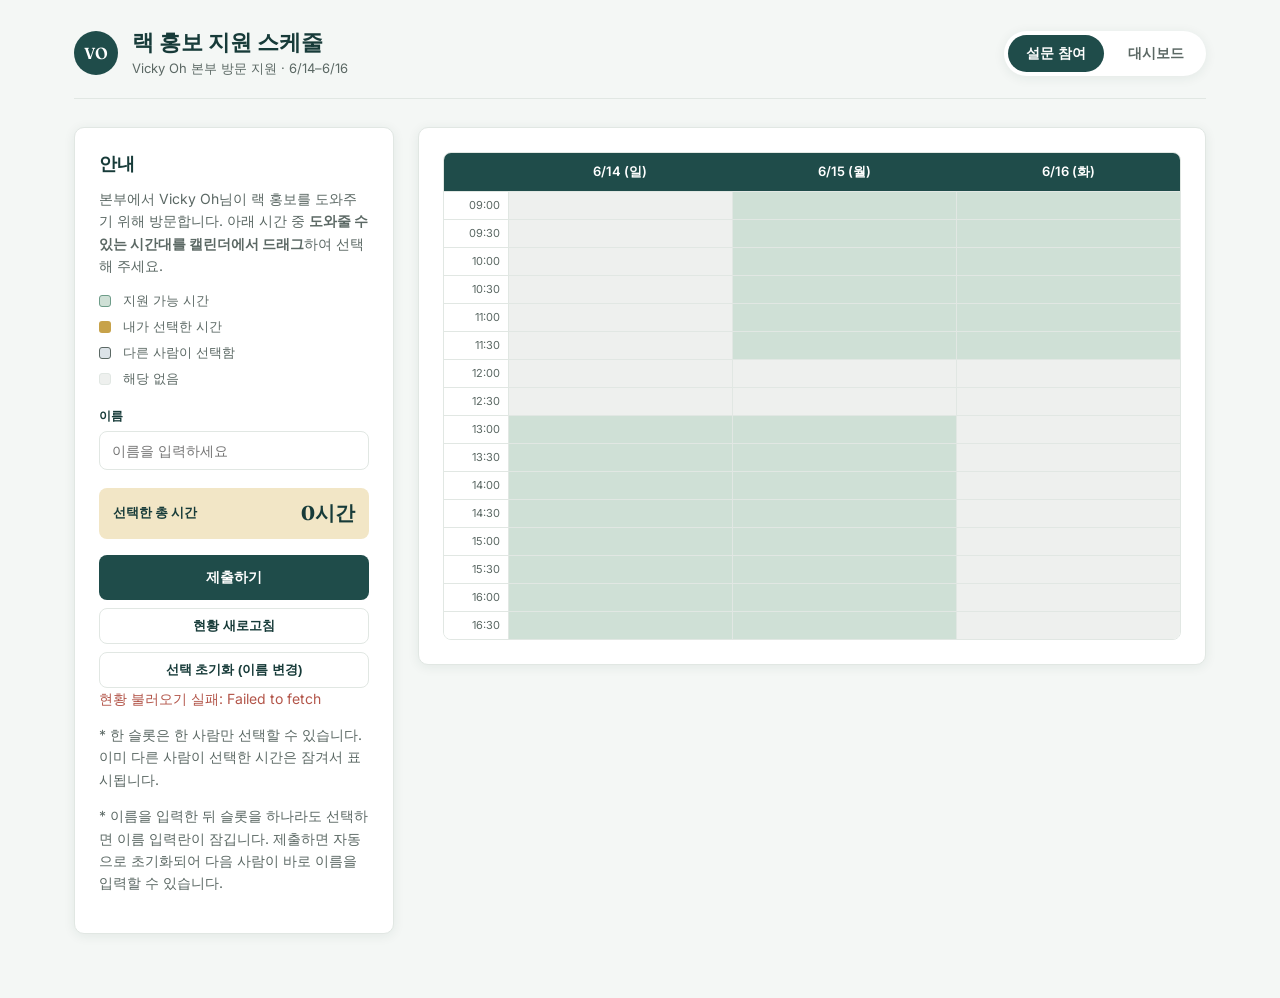
==== commit cd8bccf0: "Add files via upload" ====
--- a/index.html
+++ b/index.html
@@ -50,7 +50,7 @@
             <button id="clearSelectionBtn" class="ghost-btn" style="width:100%;margin-top:8px;">선택 초기화 (이름 변경)</button>
             <p id="statusMsg" class="status-msg"></p>
             <p class="hint">* 한 슬롯은 한 사람만 선택할 수 있습니다. 이미 다른 사람이 선택한 시간은 잠겨서 표시됩니다.</p>
-            <p class="hint">* 이름을 입력한 뒤 슬롯을 하나라도 선택하면 이름 입력란이 잠깁니다. 다른 사람이 이어서 사용하려면 "선택 초기화"를 눌러주세요.</p>
+            <p class="hint">* 이름을 입력한 뒤 슬롯을 하나라도 선택하면 이름 입력란이 잠깁니다. 제출하면 자동으로 초기화되어 다음 사람이 바로 이름을 입력할 수 있습니다.</p>
           </div>
 
           <div class="card calendar-card">
